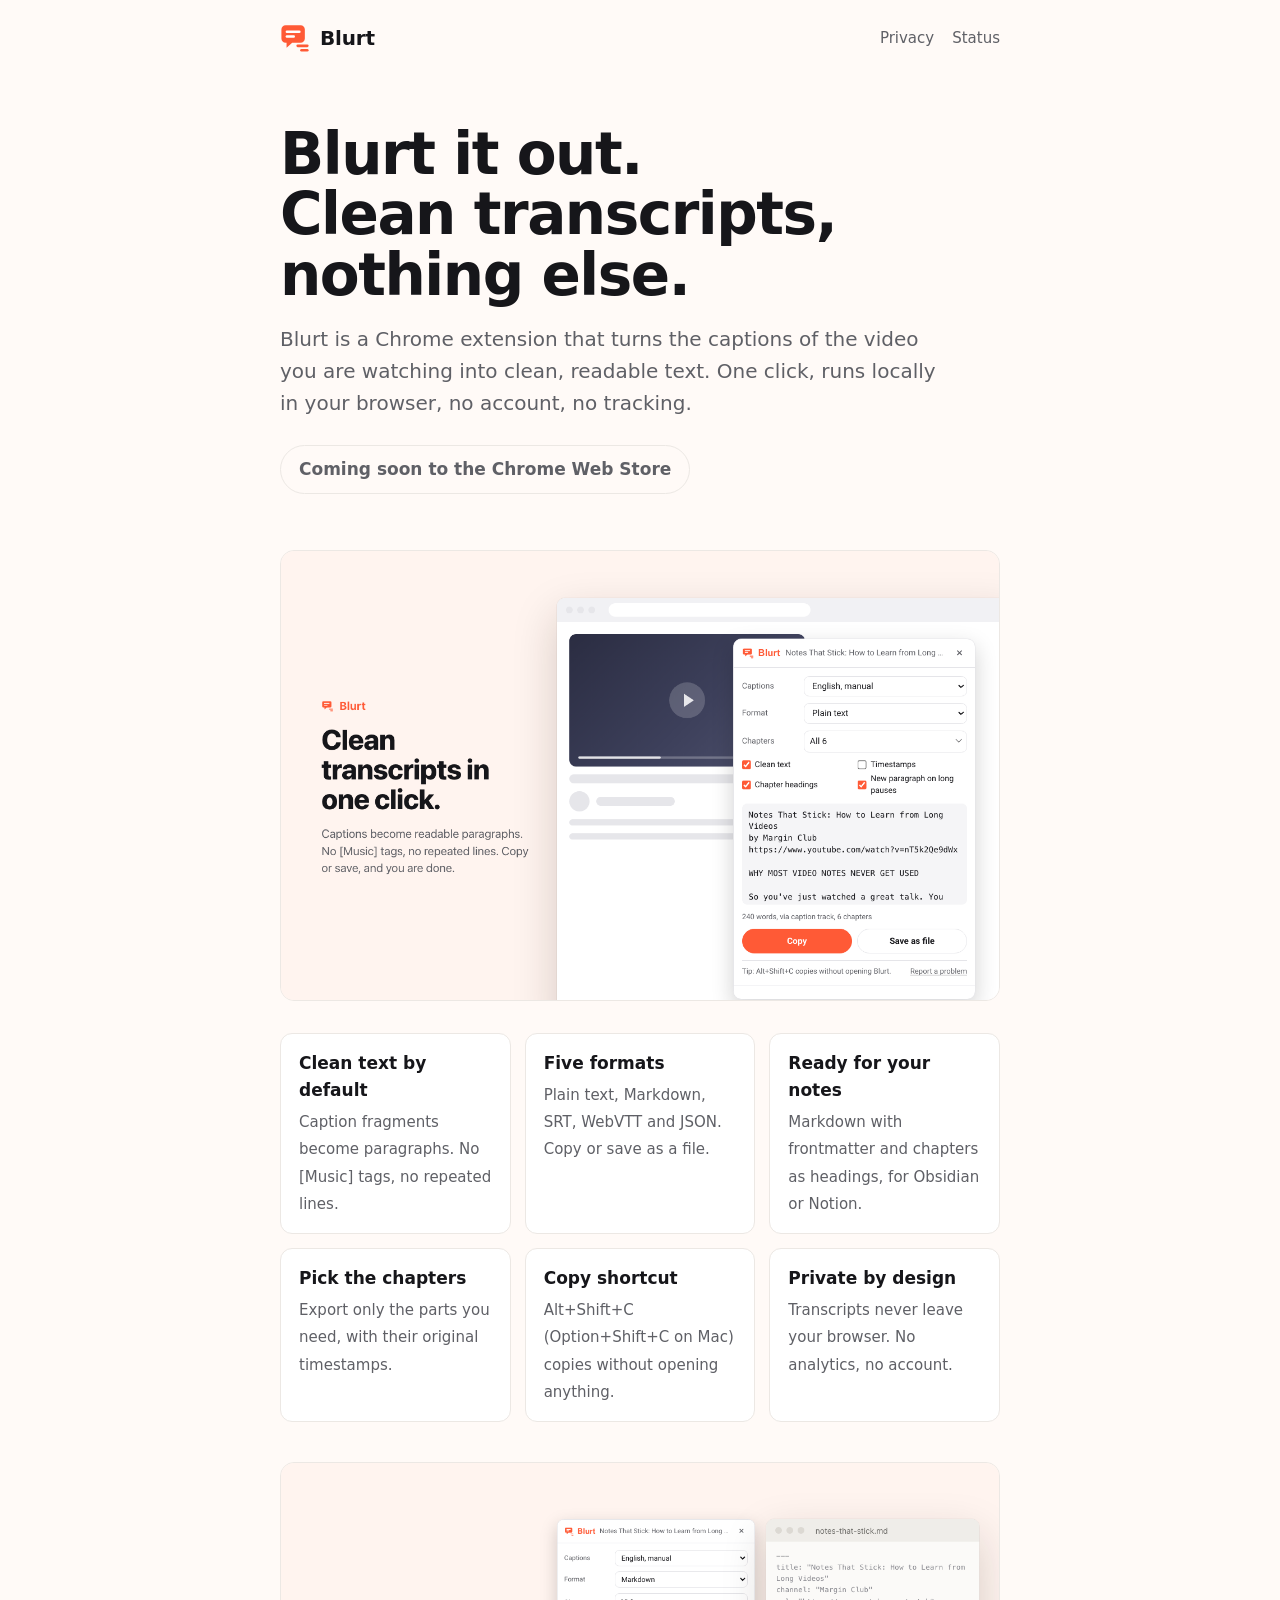
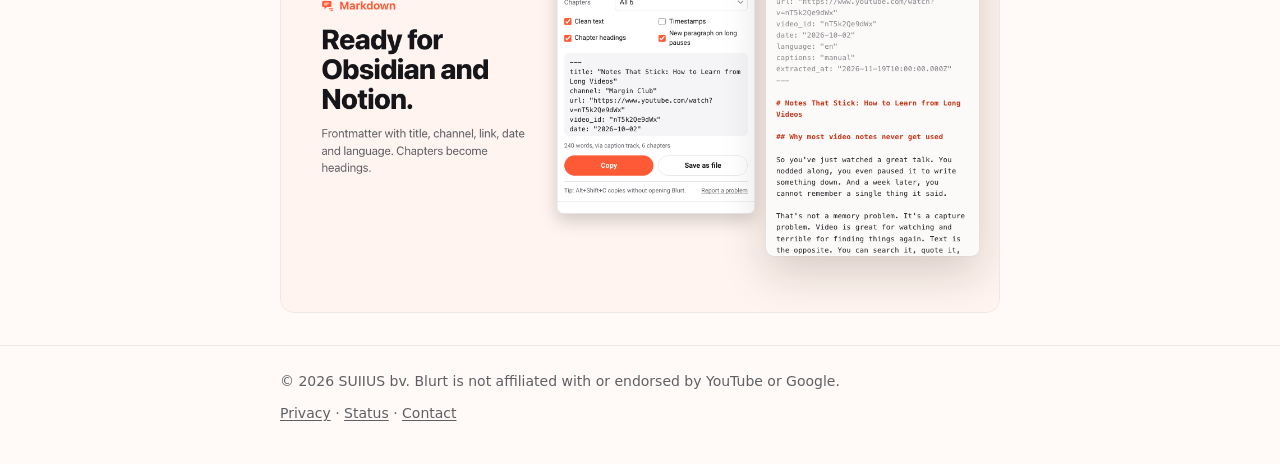
==== index.html @ e2a976f8 "Blurt site: product page, privacy policy, status page Co-Authored-By: Claude Opus 5.5 <noreply@anthr" ====
<!doctype html>
<html lang="en">
<head>
  <meta charset="utf-8">
  <meta name="viewport" content="width=device-width, initial-scale=1">
  <title>Blurt: clean transcripts from videos you watch</title>
  <meta name="description" content="Blurt is a Chrome extension that turns video captions into clean text. One click, runs locally, no account, no tracking.">
  <link rel="icon" href="assets/favicon-32.png" type="image/png">
  <link rel="stylesheet" href="assets/site.css">
</head>
<body>
  <header class="top">
    <div class="wrap">
      <a class="brand" href="./"><img src="assets/icon.svg" alt="">Blurt</a>
      <nav class="links"><a href="privacy/">Privacy</a><a href="status/">Status</a></nav>
    </div>
  </header>

  <main class="wrap">
    <section class="hero">
      <h1>Blurt it out.<br>Clean transcripts, nothing else.</h1>
      <p class="lead">Blurt is a Chrome extension that turns the captions of the video you are watching into clean, readable text. One click, runs locally in your browser, no account, no tracking.</p>
      <span class="pill soft">Coming soon to the Chrome Web Store</span>
    </section>

    <img class="shot" src="assets/screenshot-clean-text.png" width="1280" height="800" alt="The Blurt panel next to a video, showing the transcript as clean paragraphs with Copy and Save as file buttons.">

    <ul class="features">
      <li><strong>Clean text by default</strong><span>Caption fragments become paragraphs. No [Music] tags, no repeated lines.</span></li>
      <li><strong>Five formats</strong><span>Plain text, Markdown, SRT, WebVTT and JSON. Copy or save as a file.</span></li>
      <li><strong>Ready for your notes</strong><span>Markdown with frontmatter and chapters as headings, for Obsidian or Notion.</span></li>
      <li><strong>Pick the chapters</strong><span>Export only the parts you need, with their original timestamps.</span></li>
      <li><strong>Copy shortcut</strong><span>Alt+Shift+C (Option+Shift+C on Mac) copies without opening anything.</span></li>
      <li><strong>Private by design</strong><span>Transcripts never leave your browser. No analytics, no account.</span></li>
    </ul>

    <img class="shot" src="assets/screenshot-markdown.png" width="1280" height="800" alt="Markdown output with title, channel, link and date frontmatter, and chapter headings.">
  </main>

  <footer class="bottom">
    <div class="wrap">
      <span>&copy; 2026 SUIIUS bv. Blurt is not affiliated with or endorsed by YouTube or Google.</span>
      <span><a href="privacy/">Privacy</a> &middot; <a href="status/">Status</a> &middot; <a href="mailto:kris.vandenberk+blurt@gmail.com">Contact</a></span>
    </div>
  </footer>
</body>
</html>
---- assets/site.css ----
:root {
  --accent: #FF5A36;
  --accent-ink: #C7361A;
  --bg: #FFFAF7;
  --card: #ffffff;
  --fg: #16161a;
  --muted: #5f6066;
  --line: #ece8e4;
  --ok-bg: #e9f7ee;
  --ok-fg: #17633a;
  --warn-bg: #fff4e5;
  --warn-fg: #7a4100;
  --err-bg: #fdecea;
  --err-fg: #8a1c12;
  color-scheme: light dark;
}
@media (prefers-color-scheme: dark) {
  :root {
    --accent-ink: #FF8A6E;
    --bg: #121216;
    --card: #1b1b20;
    --fg: #f1f1f3;
    --muted: #a4a5ab;
    --line: #2e2e35;
    --ok-bg: #13301f;
    --ok-fg: #9fe0b8;
    --warn-bg: #3a2a10;
    --warn-fg: #ffd59a;
    --err-bg: #3d1a17;
    --err-fg: #ffb4aa;
  }
}
* { box-sizing: border-box; }
html { -webkit-text-size-adjust: 100%; }
body {
  margin: 0;
  background: var(--bg);
  color: var(--fg);
  font: 17px/1.6 -apple-system, BlinkMacSystemFont, "Segoe UI", Roboto, system-ui, sans-serif;
  -webkit-font-smoothing: antialiased;
}
a { color: var(--accent-ink); text-underline-offset: 2px; }
.wrap { max-width: 760px; margin: 0 auto; padding: 0 20px; }
header.top { padding: 22px 0; }
header.top .wrap { display: flex; align-items: center; justify-content: space-between; gap: 16px; }
.brand { display: inline-flex; align-items: center; gap: 10px; font-weight: 800; font-size: 20px; color: var(--fg); text-decoration: none; letter-spacing: -.01em; }
.brand img { width: 30px; height: 30px; }
nav.links { display: flex; gap: 18px; font-size: 15px; }
nav.links a { color: var(--muted); text-decoration: none; }
nav.links a:hover, nav.links a[aria-current="page"] { color: var(--fg); }

.hero { padding: 48px 0 24px; }
.hero h1 { font-size: clamp(38px, 7vw, 58px); line-height: 1.04; letter-spacing: -.025em; margin: 0 0 18px; }
.hero p.lead { font-size: 20px; color: var(--muted); margin: 0 0 26px; max-width: 34em; }
.pill { display: inline-flex; align-items: center; gap: 8px; padding: 10px 18px; border-radius: 999px; background: var(--accent); color: #fff; font-weight: 700; text-decoration: none; }
.pill.soft { background: transparent; color: var(--muted); border: 1px solid var(--line); font-weight: 600; }
.shot { display: block; width: 100%; height: auto; border-radius: 14px; border: 1px solid var(--line); margin: 32px 0; }

.features { display: grid; grid-template-columns: repeat(auto-fit, minmax(220px, 1fr)); gap: 14px; margin: 8px 0 40px; padding: 0; list-style: none; }
.features li { background: var(--card); border: 1px solid var(--line); border-radius: 12px; padding: 16px 18px; }
.features strong { display: block; margin-bottom: 4px; }
.features span { color: var(--muted); font-size: 15px; }

main.doc { padding: 24px 0 40px; }
main.doc h1 { font-size: 36px; line-height: 1.15; letter-spacing: -.02em; margin: 12px 0 8px; }
main.doc h2 { font-size: 22px; margin: 36px 0 8px; letter-spacing: -.01em; }
main.doc .meta { color: var(--muted); font-size: 15px; margin: 0 0 24px; }
main.doc .summary { background: var(--card); border: 1px solid var(--line); border-left: 4px solid var(--accent); border-radius: 10px; padding: 14px 18px; }

.status { display: flex; align-items: center; gap: 14px; border-radius: 12px; padding: 18px 20px; font-size: 19px; font-weight: 700; margin: 20px 0 6px; }
.status::before { content: ""; width: 14px; height: 14px; border-radius: 50%; background: currentColor; flex: none; }
.status.ok { background: var(--ok-bg); color: var(--ok-fg); }
.status.degraded { background: var(--warn-bg); color: var(--warn-fg); }
.status.down { background: var(--err-bg); color: var(--err-fg); }
.status small { display: block; font-weight: 400; font-size: 15px; }
ol.steps li { margin-bottom: 6px; }

footer.bottom { border-top: 1px solid var(--line); padding: 24px 0 40px; color: var(--muted); font-size: 14px; }
footer.bottom .wrap { display: flex; flex-wrap: wrap; justify-content: space-between; gap: 10px 24px; }
footer.bottom a { color: var(--muted); }
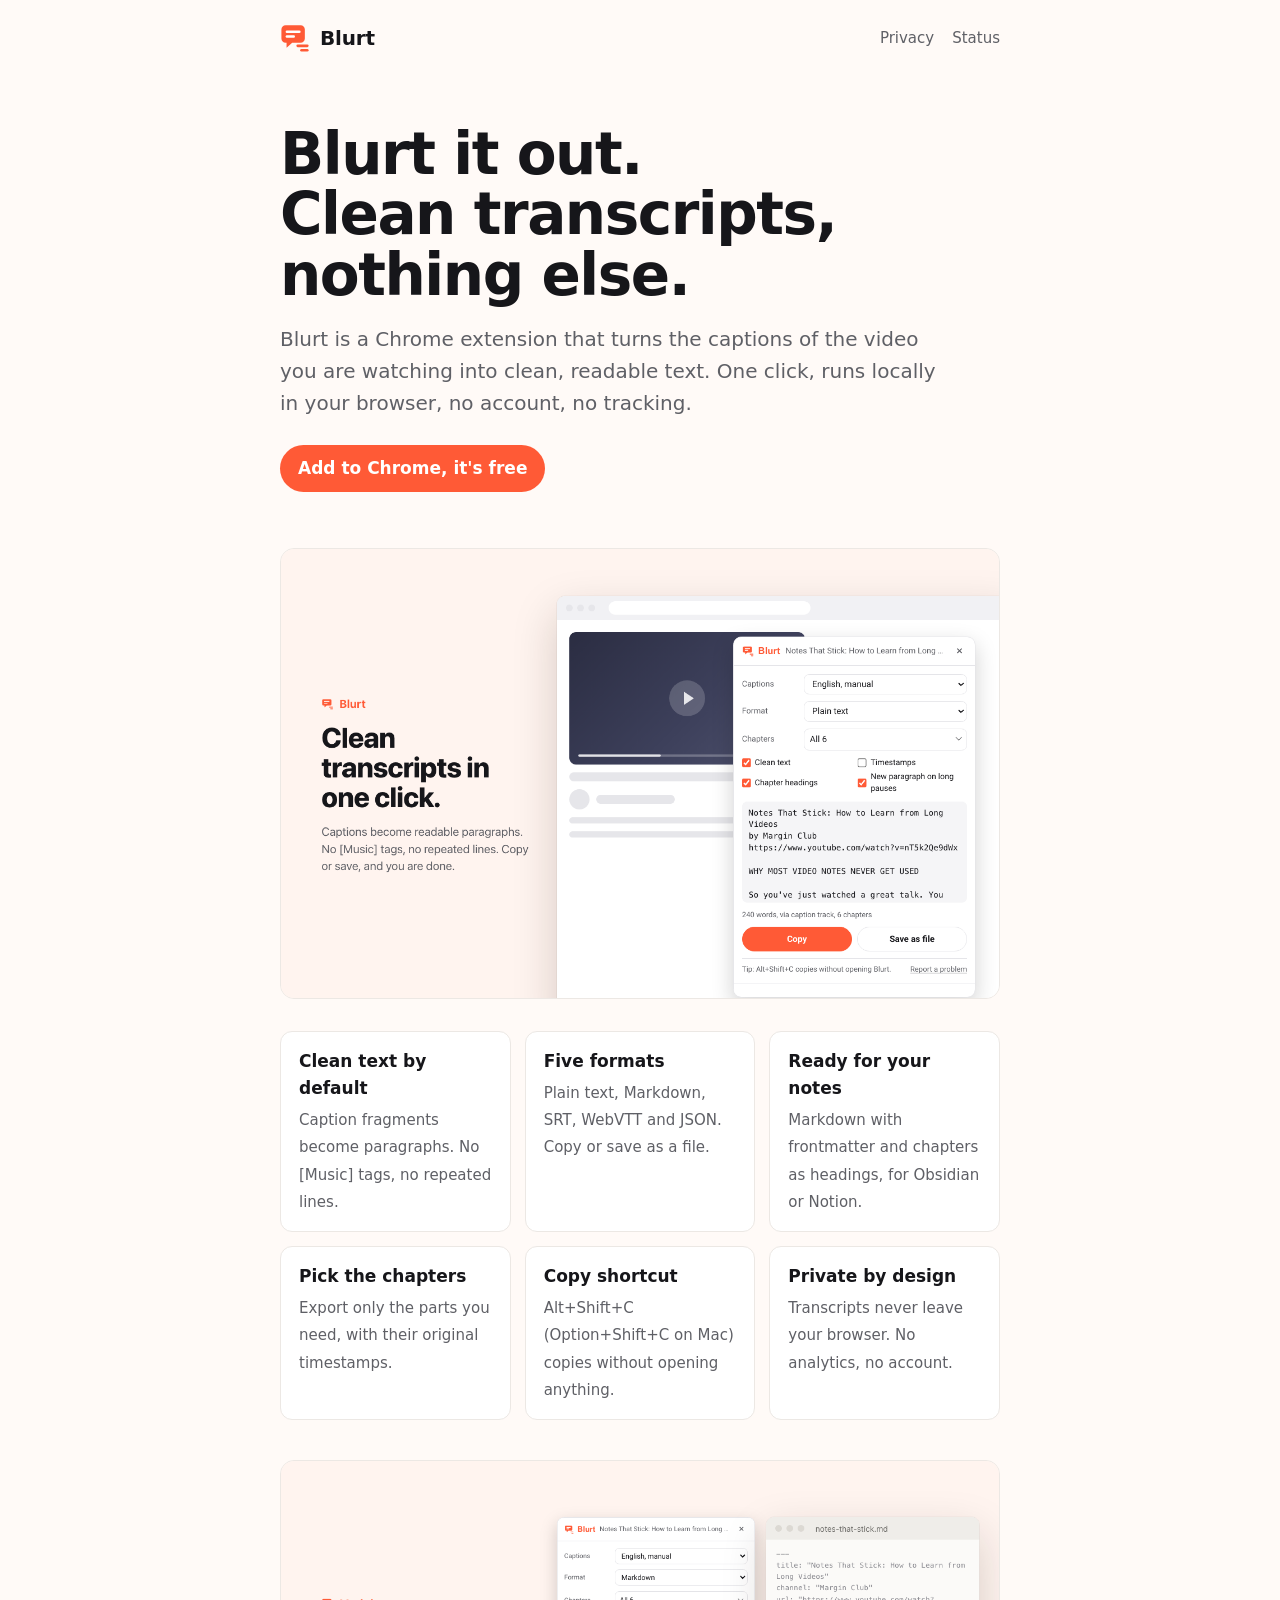
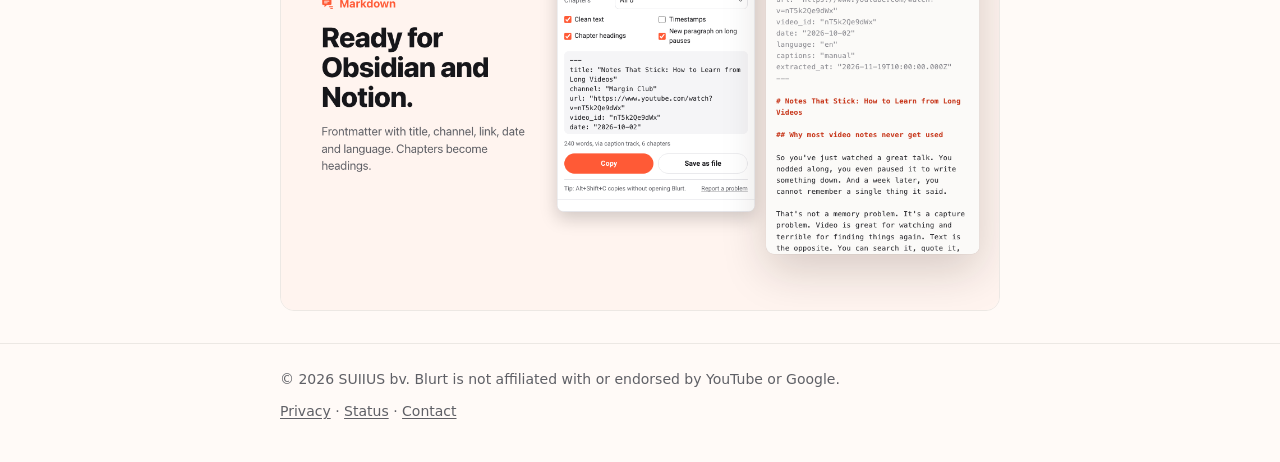
==== commit d6a2735d: "Link the Chrome Web Store listing Co-Authored-By: Claude Opus 5.5 <noreply@anthropic.com>" ====
--- a/index.html
+++ b/index.html
@@ -20,7 +20,7 @@
     <section class="hero">
       <h1>Blurt it out.<br>Clean transcripts, nothing else.</h1>
       <p class="lead">Blurt is a Chrome extension that turns the captions of the video you are watching into clean, readable text. One click, runs locally in your browser, no account, no tracking.</p>
-      <span class="pill soft">Coming soon to the Chrome Web Store</span>
+      <a class="pill" href="https://chromewebstore.google.com/detail/blurt/gfkpkdeggekmpnemlknkphlpdjpehcmh">Add to Chrome, it's free</a>
     </section>
 
     <img class="shot" src="assets/screenshot-clean-text.png" width="1280" height="800" alt="The Blurt panel next to a video, showing the transcript as clean paragraphs with Copy and Save as file buttons.">
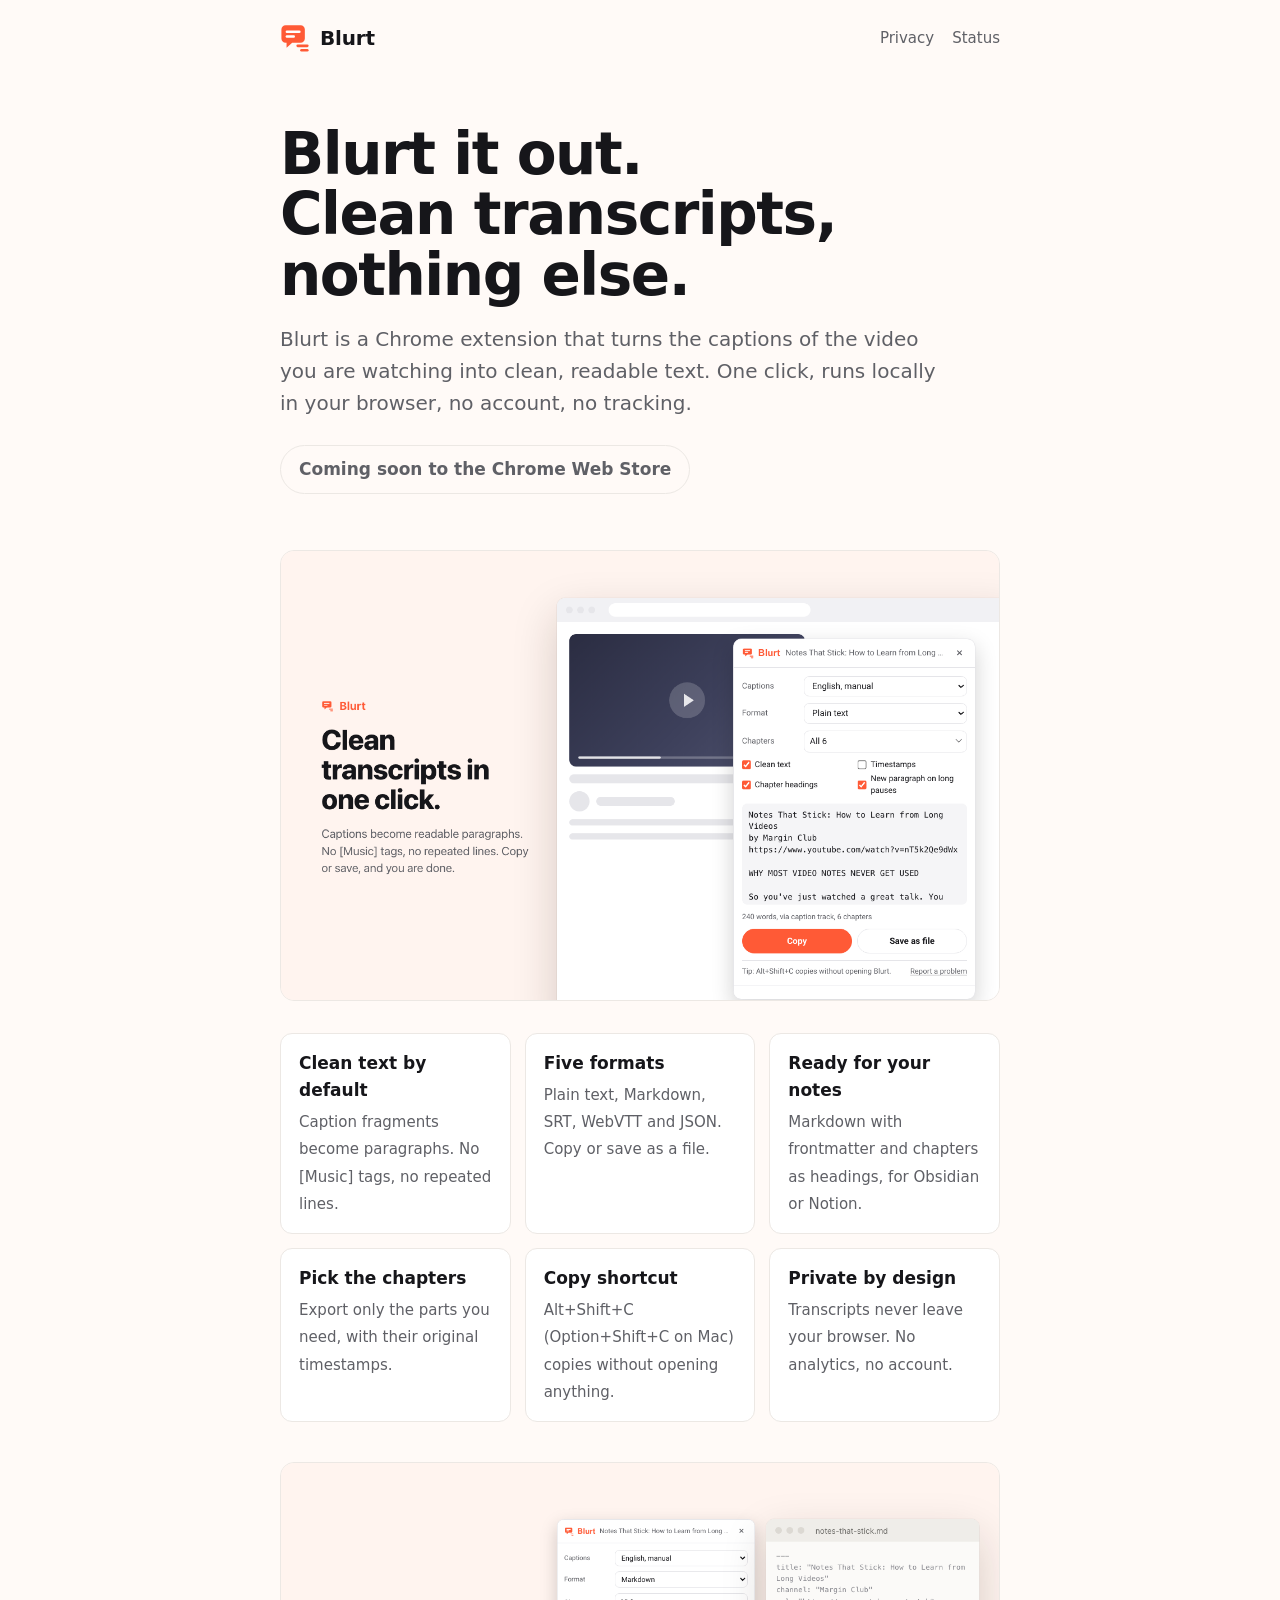
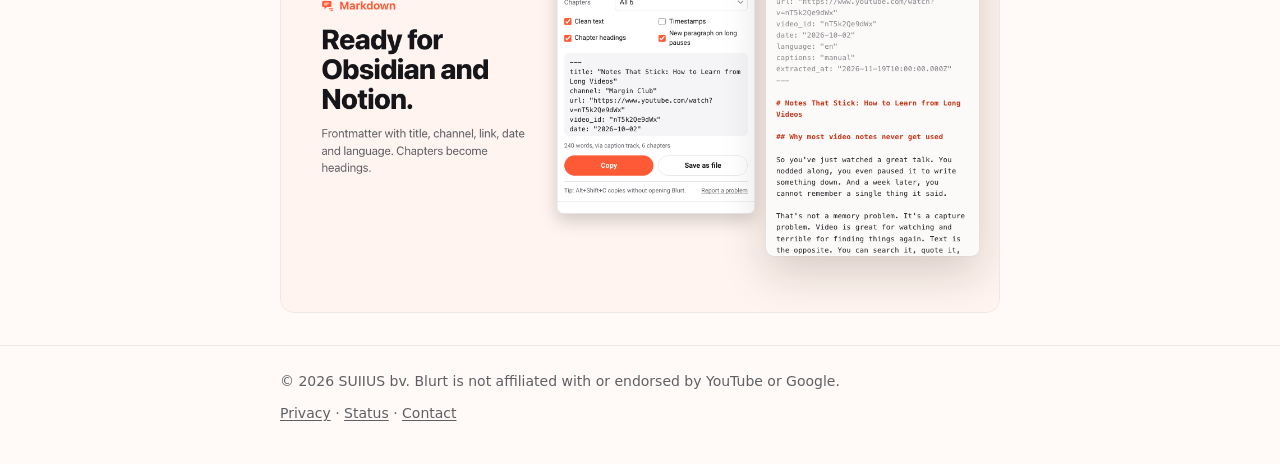
==== commit 0aa26154: "Back to Coming soon while the store listing is private Co-Authored-By: Claude Opus 5.5 <noreply@anth" ====
--- a/index.html
+++ b/index.html
@@ -20,7 +20,7 @@
     <section class="hero">
       <h1>Blurt it out.<br>Clean transcripts, nothing else.</h1>
       <p class="lead">Blurt is a Chrome extension that turns the captions of the video you are watching into clean, readable text. One click, runs locally in your browser, no account, no tracking.</p>
-      <a class="pill" href="https://chromewebstore.google.com/detail/blurt/gfkpkdeggekmpnemlknkphlpdjpehcmh">Add to Chrome, it's free</a>
+      <span class="pill soft">Coming soon to the Chrome Web Store</span>
     </section>
 
     <img class="shot" src="assets/screenshot-clean-text.png" width="1280" height="800" alt="The Blurt panel next to a video, showing the transcript as clean paragraphs with Copy and Save as file buttons.">
